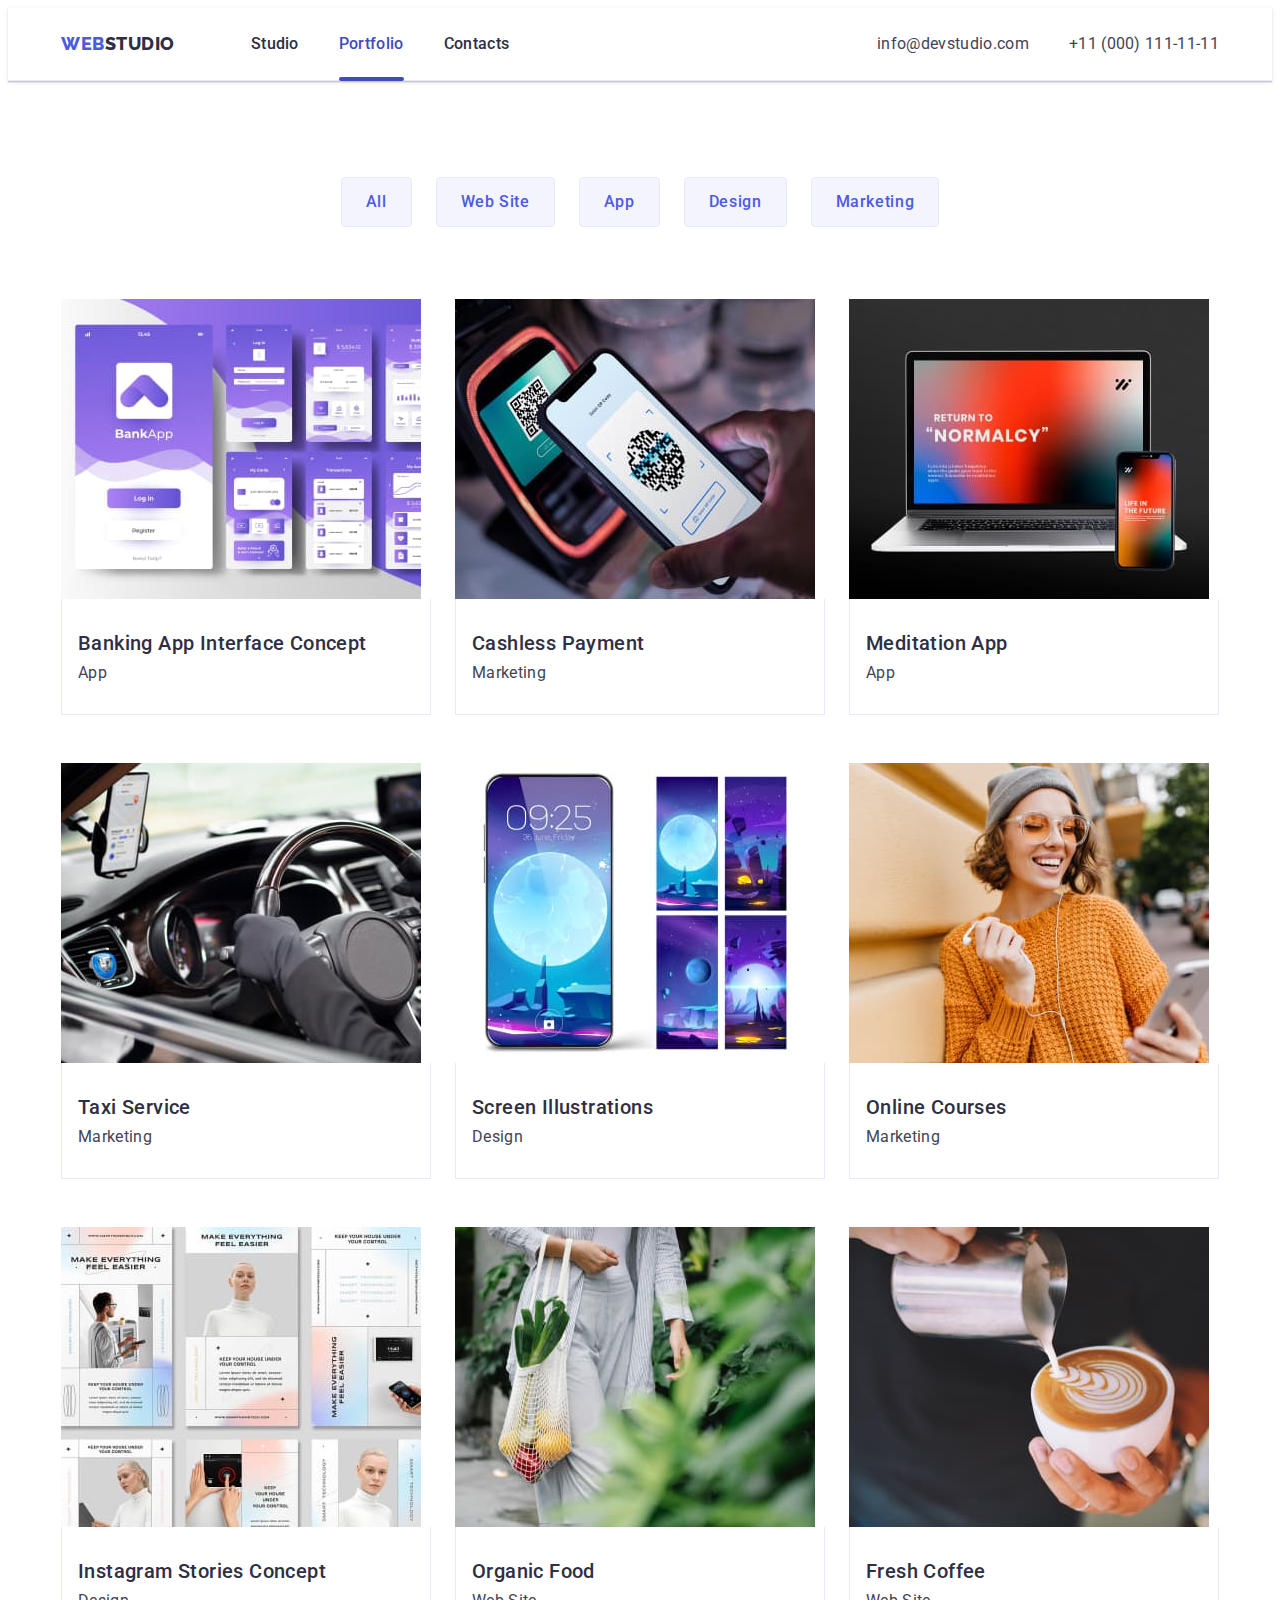
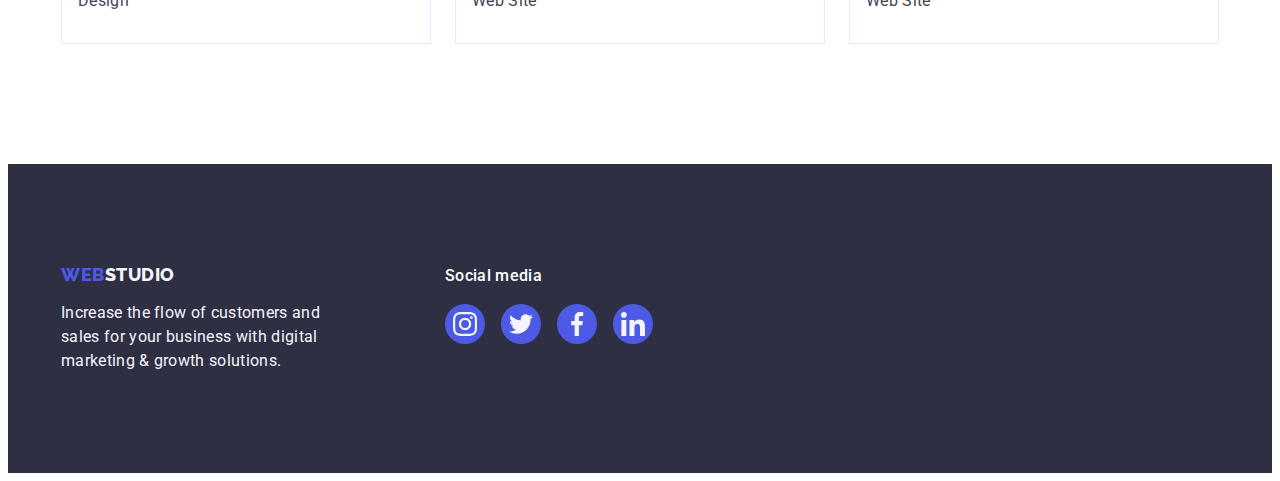
==== portfolio.html @ 5d8dff48 "first commit" ====
<!DOCTYPE html>
<html lang="en">
  <head>
    <meta charset="UTF-8" />
    <meta name="viewport" content="width=device-width, initial-scale=1.0" />
    <link rel="preconnect" href="https://fonts.googleapis.com" />
    <link rel="preconnect" href="https://fonts.gstatic.com" crossorigin />
    <link
      href="https://fonts.googleapis.com/css2?family=Raleway:wght@800&family=Roboto:wght@400;500;700&display=swap"
      rel="stylesheet"
    />
    <link
      rel="stylesheet"
      href="https://cdnjs.cloudflare.com/ajax/libs/modern-normalize/2.0.0/modern-normalize.min.css"
      integrity="sha512-4xo8blKMVCiXpTaLzQSLSw3KFOVPWhm/TRtuPVc4WG6kUgjH6J03IBuG7JZPkcWMxJ5huwaBpOpnwYElP/m6wg=="
      crossorigin="anonymous"
      referrerpolicy="no-referrer"
    />
    <link rel="stylesheet" href="./css/styles.css" />
    <title>Portfolio</title>
  </head>
  <body>
    <header class="header">
      <div class="nav-container container">
        <nav class="nav">
          <a class="logo link" href="./index.html"
            >Web<span class="logo-accent">Studio</span></a
          >
          <ul class="list">
            <li>
              <a class="link-nav link" href="./index.html">Studio</a>
            </li>
            <li>
              <a class="link-nav link current" href="./portfolio.html"
                >Portfolio</a
              >
            </li>
            <li>
              <a class="link-nav link" href="">Contacts</a>
            </li>
          </ul>
        </nav>
        <address class="contact">
          <ul class="list">
            <li>
              <a class="contacts link" href="mailto:info@devstudio.com"
                >info@devstudio.com</a
              >
            </li>
            <li>
              <a class="contacts link" href="tel:+110001111111"
                >+11 (000) 111-11-11</a
              >
            </li>
          </ul>
        </address>
      </div>
    </header>
    <main>
      <section class="portfolio">
        <div class="container">
          <h1 class="visually-hidden">Portfolio</h1>
          <ul class="btn-list list">
            <li>
              <button type="button" class="btn-secondary">All</button>
            </li>
            <li>
              <button type="button" class="btn-secondary">Web Site</button>
            </li>
            <li>
              <button type="button" class="btn-secondary">App</button>
            </li>
            <li>
              <button type="button" class="btn-secondary">Design</button>
            </li>
            <li>
              <button type="button" class="btn-secondary">Marketing</button>
            </li>
          </ul>
          <ul class="portfolio-list list">
            <li class="portfolio-card">
              <a class="link portfolio-link" href="">
                <div class="img-container">
                  <img
                    src="./images/portfolio/img-1.jpg"
                    alt="banking app slides"
                    width="360"
                    height="300"
                  />
                  <p class="overflow">
                    14 Stylish and User-Friendly App Design Concepts · Task
                    Manager App · Calorie Tracker App · Exotic Fruit Ecommerce
                    App · Cloud Storage App
                  </p>
                </div>
                <div class="portfolio-data">
                  <h2 class="card-title">Banking App Interface Concept</h2>
                  <p class="card-text">App</p>
                </div>
              </a>
            </li>
            <li class="portfolio-card">
              <a class="link portfolio-link" href="">
                <div class="img-container">
                  <img
                    src="./images/portfolio/img-2.jpg"
                    alt="cashless payment"
                    width="360"
                    height="300"
                  />
                  <p class="overflow">
                    14 Stylish and User-Friendly App Design Concepts · Task
                    Manager App · Calorie Tracker App · Exotic Fruit Ecommerce
                    App · Cloud Storage App
                  </p>
                </div>
                <div class="portfolio-data">
                  <h2 class="card-title">Cashless Payment</h2>
                  <p class="card-text">Marketing</p>
                </div>
              </a>
            </li>
            <li class="portfolio-card">
              <a class="link portfolio-link" href="">
                <div class="img-container">
                  <img
                    src="./images/portfolio/img-3.jpg"
                    alt="screen meditation app"
                    width="360"
                    height="300"
                  />
                  <p class="overflow">
                    14 Stylish and User-Friendly App Design Concepts · Task
                    Manager App · Calorie Tracker App · Exotic Fruit Ecommerce
                    App · Cloud Storage App
                  </p>
                </div>
                <div class="portfolio-data">
                  <h2 class="card-title">Meditation App</h2>
                  <p class="card-text">App</p>
                </div>
              </a>
            </li>
            <li class="portfolio-card">
              <a class="link portfolio-link" href="">
                <div class="img-container">
                  <img
                    src="./images/portfolio/img-4.jpg"
                    alt="taxi service"
                    width="360"
                    height="300"
                  />
                  <p class="overflow">
                    14 Stylish and User-Friendly App Design Concepts · Task
                    Manager App · Calorie Tracker App · Exotic Fruit Ecommerce
                    App · Cloud Storage App
                  </p>
                </div>
                <div class="portfolio-data">
                  <h2 class="card-title">Taxi Service</h2>
                  <p class="card-text">Marketing</p>
                </div>
              </a>
            </li>
            <li class="portfolio-card">
              <a class="link portfolio-link" href="">
                <div class="img-container">
                  <img
                    src="./images/portfolio/img-5.jpg"
                    alt="screen illustrations"
                    width="360"
                    height="300"
                  />
                  <p class="overflow">
                    14 Stylish and User-Friendly App Design Concepts · Task
                    Manager App · Calorie Tracker App · Exotic Fruit Ecommerce
                    App · Cloud Storage App
                  </p>
                </div>
                <div class="portfolio-data">
                  <h2 class="card-title">Screen Illustrations</h2>
                  <p class="card-text">Design</p>
                </div>
              </a>
            </li>
            <li class="portfolio-card">
              <a class="link portfolio-link" href="">
                <div class="img-container">
                  <img
                    src="./images/portfolio/img-6.jpg"
                    alt="a girl with mobile phone"
                    width="360"
                    height="300"
                  />
                  <p class="overflow">
                    14 Stylish and User-Friendly App Design Concepts · Task
                    Manager App · Calorie Tracker App · Exotic Fruit Ecommerce
                    App · Cloud Storage App
                  </p>
                </div>
                <div class="portfolio-data">
                  <h2 class="card-title">Online Courses</h2>
                  <p class="card-text">Marketing</p>
                </div>
              </a>
            </li>
            <li class="portfolio-card">
              <a class="link portfolio-link" href="">
                <div class="img-container">
                  <img
                    src="./images/portfolio/img-7.jpg"
                    alt="different slides"
                    width="360"
                    height="300"
                  />
                  <p class="overflow">
                    14 Stylish and User-Friendly App Design Concepts · Task
                    Manager App · Calorie Tracker App · Exotic Fruit Ecommerce
                    App · Cloud Storage App
                  </p>
                </div>
                <div class="portfolio-data">
                  <h2 class="card-title">Instagram Stories Concept</h2>
                  <p class="card-text">Design</p>
                </div>
              </a>
            </li>
            <li class="portfolio-card">
              <a class="link portfolio-link" href="">
                <div class="img-container">
                  <img
                    src="./images/portfolio/img-8.jpg"
                    alt="shopping food"
                    width="360"
                    height="300"
                  />
                  <p class="overflow">
                    14 Stylish and User-Friendly App Design Concepts · Task
                    Manager App · Calorie Tracker App · Exotic Fruit Ecommerce
                    App · Cloud Storage App
                  </p>
                </div>
                <div class="portfolio-data">
                  <h2 class="card-title">Organic Food</h2>
                  <p class="card-text">Web Site</p>
                </div>
              </a>
            </li>
            <li class="portfolio-card">
              <a class="link portfolio-link" href="">
                <div class="img-container">
                  <img
                    src="./images/portfolio/img-9.jpg"
                    alt="preparing coffee"
                    width="360"
                    height="300"
                  />
                  <p class="overflow">
                    14 Stylish and User-Friendly App Design Concepts · Task
                    Manager App · Calorie Tracker App · Exotic Fruit Ecommerce
                    App · Cloud Storage App
                  </p>
                </div>
                <div class="portfolio-data">
                  <h2 class="card-title">Fresh Coffee</h2>
                  <p class="card-text">Web Site</p>
                </div>
              </a>
            </li>
          </ul>
        </div>
      </section>
    </main>
    <footer class="foo">
      <div class="container foo-box">
        <div class="logo-box">
          <a class="logo link" href="./index.html"
            >Web<span class="accent">Studio</span></a
          >
          <p class="foo-text">
            Increase the flow of customers and sales for your business with
            digital marketing & growth solutions.
          </p>
        </div>
        <div>
          <p class="foo-media-text">Social media</p>
          <ul class="list foo-media-list">
            <li class="foo-media">
              <a class="media-link foo-link" href="">
                <svg class="foo-icon" width="24" height="24">
                  <use href="./images/icons.svg#icon-instagram"></use>
                </svg>
              </a>
            </li>
            <li class="foo-media">
              <a class="media-link foo-link" href="">
                <svg class="foo-icon" width="24" height="24">
                  <use href="./images/icons.svg#icon-twitter"></use>
                </svg>
              </a>
            </li>
            <li class="foo-media">
              <a class="media-link foo-link" href="">
                <svg class="foo-icon" width="24" height="24">
                  <use href="./images/icons.svg#icon-facebook"></use>
                </svg>
              </a>
            </li>
            <li class="foo-media">
              <a class="media-link foo-link" href="">
                <svg class="foo-icon" width="24" height="24">
                  <use href="./images/icons.svg#icon-linkedin"></use>
                </svg>
              </a>
            </li>
          </ul>
        </div>
      </div>
    </footer>
    <script src="./js/modal.js"></script>
  </body>
</html>
---- css/styles.css ----
:root {
  /* Colors */
  --active-states-color: #4d5ae5;
  --pressed-state-color: #404bbf;
  --dark-color: #2e2f42;
  --success-color: #31d0aa;
  --text-color: #434455;
  --subtle-text-color: #8e8f99;
  --subtle-background-color: #e7e9fc;
  --light-background-color: #f4f4fd;
  --modal-color: #2e2f42;
  --hero-background-color: #2e2f42;
  --white-background-color: #ffffff;
  --modal-background-color: #fcfcfc;
}

body {
  font-family: "Roboto", sans-serif;
  color: var(--text-color);
  background-color: var(--white-background-color);
}

h1,
h2,
h3,
h4,
h5,
h6,
p {
  margin: 0;
}

ul,
ol {
  margin: 0;
}

a {
  text-decoration: none;
  color: var(--text-color);
}

img {
  display: block;
}

.icon {
  fill: var(--light-background-color)
}

.logo-accent {
  color: var(--hero-background-color);
}

address {
  font-style: normal;
  margin-left: auto;
}

address a:hover,
address a:focus {
  color: var(--active-states-color);
}

header nav .logo {
  text-transform: uppercase;
  color: var(--active-states-color);
  font-family: Raleway, sans-serif;
  font-size: 18px;
  font-weight: 800;
  line-height: 1.17;
  letter-spacing: 0.03em;
  margin-right: 76px;
}

.header {
  border-bottom: 1px solid var(--subtle-background-color);
  box-shadow: 0px 2px 1px rgba(46, 47, 66, 0.08), 0px 1px 1px rgba(46, 47, 66, 0.16), 0px 1px 6px rgba(46, 47, 66, 0.08);
}

.nav-container {
  display: flex;
  align-items: center;
}

.container {
  width: 1158px;
  margin: 0 auto;
  padding: 0 15px;
}

.nav {
  display: flex;
  align-items: center;
}

.list {
  margin-right: o;
  margin-left: 0;
  padding-left: 0;
  list-style: none;
  display: flex;
  gap: 40px;
}

.link {
  text-decoration: none;
}

.link-nav {
  position: relative;
  display: block;
  color: var(--dark-color);
  font-weight: 500;
  line-height: 1.5;
  letter-spacing: 0.02em;
  padding: 24px 0;
  transition: color 250ms cubic-bezier(0.4, 0, 0.2, 1)
}

.link-nav:hover,
.link-nav:focus {
  color: var(--pressed-state-color);
}

.current {
color: var(--pressed-state-color);

}
.current::after {
  content: '';
  position: absolute;
  color: var(--pressed-state-color);
  left: 0; 
  bottom: -1px; 
  height: 4px; 
  width: 100%;
  background-color: var(--pressed-state-color);
  border-radius: 2px;
}

.contacts {
  line-height: 1.5;
  letter-spacing: 0.02em;
  display: flex;
  gap: 40px;
  transition: color 250ms cubic-bezier(0.4, 0, 0.2, 1); 
}

.contacts:hover,
.contacts:focus {
  color: var(--pressed-state-color);
}

.hero {
  max-width: 1440px; 
  background-color: var(--dark-color);
  background-image: linear-gradient(rgba(46, 47, 66, 0.7), 
  rgba(46, 47, 66, 0.7)), url(../images/hero/people-office.jpg);
  background-repeat: no-repeat;
  background-size: cover; 
  background-position: center;
  padding: 188px 0;
  margin: 0 auto;
}

.hero-title {
  font-size: 56px;
  line-height: 1.07;
  text-align: center;
  letter-spacing: 0.02em;
  color: var(--white-background-color);
  max-width: 496px;
  margin-right: auto;
  margin-left: auto;
  margin-bottom: 48px;
}

.btn {
  margin-right: auto;
  margin-left: auto;
  cursor: pointer;
  background-color: var(--active-states-color);
  font-family: "Roboto", sans-serif;
  font-weight: 500;
  font-size: 16px;
  letter-spacing: 0.04em;
  line-height: 1.5;
  color: var(--white-background-color);
  display: block;
  min-width: 169px;
  height: 56px;
  border: none;
  background-color: var(--active-states-color);
  border-radius: 4px;
  transition: background-color 250ms cubic-bezier(0.4, 0, 0.2, 1); 
}

.btn:hover,
.btn:focus {
  background-color: var(--pressed-state-color);
  color: var(--white-background-color);
}

.btn-secondary {
  font-family: "Roboto", sans-serif;
  font-weight: 500;
  font-size: 16px;
  line-height: 1.5;
  letter-spacing: 0.04em;
  color: var(--active-states-color);
  background-color: var(--light-background-color);
  cursor: pointer;
  padding: 12px 24px;
  border: 1px solid var(--subtle-background-color);
  border-radius: 4px;
  transition: color 250ms cubic-bezier(0.4, 0, 0.2, 1), background-color 250ms cubic-bezier(0.4, 0, 0.2, 1), border-color 250ms cubic-bezier(0.4, 0, 0.2, 1), box-shadow 250ms cubic-bezier(0.4, 0, 0.2, 1);

}
.btn-secondary:hover,
.btn-secondary:focus {
  background-color: var(--pressed-state-color);
  color: var(--white-background-color);
  border: 1px solid transparent;
  box-shadow: 0px 3px 1px rgba(0, 0, 0, 0.1), 0px 2px 1px rgba(0, 0, 0, 0.08), 0px 2px 2px rgba(0, 0, 0, 0.12); 
}

.features {
  padding: 120px 0;
}

.visually-hidden {
  position: absolute;
  width: 1px;
  height: 1px;
  margin: -1px;
  border: 0;
  padding: 0;
  white-space: nowrap;
  clip-path: inset(100%);
  clip: rect(0 0 0 0);
  overflow: hidden;
}

.icon-container {
  display: flex;
  align-items: center;
  justify-content: center; 
  height: 112px; 
  background-color: var(--light-background-color);
  border-radius: 4px;
  margin-bottom: 8px;  
}



.features-title {
  font-weight: 500;
  font-size: 20px;
  line-height: 1.2;
  letter-spacing: 0.02em;
  color: var(--dark-color);
  margin-bottom: 8px;
}

.features-text {
  line-height: 1.5;
  letter-spacing: 0.02em;
}

.features-list {
  gap: 24px;
}

.feature {
  width: calc((100% - 72px) / 4);
}

.about {
  padding-bottom: 120px;
}

.about-title {
  font-size: 36px;
  line-height: 1.11;
  text-align: center;
  letter-spacing: 0.02em;
  text-transform: capitalize;
  color: var(--dark-color);
  margin-bottom: 72px;
}

.about-list {
  gap: 24px;
}

.about-card {
  width: calc((100% - 48px) / 3);
}

.cards {
  background-color: var(--light-background-color);
  padding: 120px 0;
}

.team-title {
  font-size: 36px;
  line-height: 1.11;
  text-align: center;
  letter-spacing: 0.02em;
  text-transform: capitalize;
  color: var(--dark-color);
  margin-bottom: 72px;
}

.team-list {
  gap: 24px;
}

.card {
  background-color: var(--white-background-color);
  width: calc((100% - 72px) / 4);
  border-radius: 0px 0px 4px 4px;
  box-shadow: 0px 1px 6px rgba(46, 47, 66, 0.08), 0px 1px 1px rgba(46, 47, 66, 0.16), 0px 2px 1px rgba(46, 47, 66, 0.08); 
}

.card-data {
  padding: 32px 0;
}

.social-media-list {
  display: flex;
  justify-content: center; 
  gap: 24px; 
}

.social-media {
  width: 40px; 
  height: 40px;
  transition: background-color 250ms cubic-bezier(0.4, 0, 0.2, 1);

}

.media-link {
  width: 100%;
  height: 100%;
  background-color: var(--active-states-color);
  border-radius: 50%;
  display: flex; 
  align-items: center;
  justify-content: center; 
  transition: background-color 250ms cubic-bezier(0.4, 0, 0.2, 1); 
}

.media-link:hover,
.media-link:focus {
  background-color: var(--pressed-state-color);
}

.card-title {
  color: var(--dark-color);
  font-size: 20px;
  font-weight: 500;
  letter-spacing: 0.4px;
  line-height: 1.2;
  margin-bottom: 8px;
}

.card-text {
  line-height: 1.2;
  letter-spacing: 0.02em;
}

.team-name {
  text-align: center;
}

.team {
  line-height: 1.5;
  text-align: center;
  margin-bottom: 8px;
}

.customers {
  padding: 120px 0;
  margin: 0 auto;
}

.customers-title {
  font-size: 36px;
  line-height: 1.11;
  text-align: center;
  letter-spacing: 0.02em;
  text-transform: capitalize;
  color: var(--dark-color);
  margin-bottom: 72px;
}

.customers-list {
  gap: 24px; 
}

.customer {
  width: calc((100% - 120px) / 6); 
  height: 88px;
}

.customers-link {
  width: 100%;
  height: 100%;
  border: 1px solid var(--subtle-text-color);
  border-radius: 4px;
  display: flex; 
  align-items: center; 
  justify-content: center; 
  color: var(--subtle-text-color);
  transition: border-color 250ms cubic-bezier(0.4, 0, 0.2, 1), color 250ms cubic-bezier(0.4, 0, 0.2, 1); 
}

.customers-link:hover,
.customers-link:focus {
color: var(--pressed-state-color);
border-color: var(--pressed-state-color);
}

.customer-icon {
  fill: currentColor;
}

.foo {
  background-color: var(--dark-color);
  padding: 100px 0;
}

.foo-box {
  display: flex;
  flex-shrink: 0;
  align-items: baseline;
}

.logo-box {
  margin-right: 120px;
}

footer a {
  font-family: "Raleway", sans-serif;
  font-weight: 800;
  font-size: 18px;
  line-height: 1.17;
  letter-spacing: 0.03em;
  color: var(--active-states-color);
  text-transform: uppercase;
  display: inline-block;
  margin-bottom: 16px;
}

.foo-media-text {
  font-weight: 500;
  line-height: 1.5;
  letter-spacing: 0.02em;
  color: var(--white-background-color);
  margin-bottom: 16px; 
}

.foo-media-list {
  display: flex;
  gap: 16px; 

}

.foo-media {
  width: 40px;
  height: 40px;
  transition: background-color 250ms cubic-bezier(0.4, 0, 0.2, 1); 
}

.accent {
  color: var(--light-background-color);
}

.foo-text {
  line-height: 1.5;
  letter-spacing: 0.02em;
  color: var(--light-background-color);
  max-width: 264px;
}

.foo-icon {
  fill: var(--light-background-color);
}

.foo-link:hover,
.foo-link:focus {
background-color: var(--success-color);
}

.backdrop {
  position: fixed;
  top: 0;
  left: 0;
  width: 100%;
  height: 100%;
  background-color: rgba(46, 47, 66, 0.4);
  transition: opacity 250ms cubic-bezier(0.4, 0, 0.2, 1), visibility 250ms cubic-bezier(0.4, 0, 0.2, 1);
}

.is-hidden {
  opacity: 0;
  visibility: hidden; 
  pointer-events: none; 
}

.modal {
  position: absolute;
  top: 50%; 
  left: 50%;
  transform: translate(-50%, -50%) scale(1); 
  width: 408px; 
  min-height: 584px;
  background: var(--modal-background-color);
  box-shadow: 0px 1px 1px rgba(0, 0, 0, 0.14), 0px 1px 3px rgba(0, 0, 0, 0.12), 0px 2px 1px rgba(0, 0, 0, 0.2);
  border-radius: 4px; 
  transition: transform 250ms cubic-bezier(0.4, 0, 0.2, 1); 
}

.close-btn {
  position: absolute; 
  top: 24px; 
  right: 24px;
  width: 24px; 
  height: 24px;
  border-radius: 50%; 
  display: flex;
  align-items: center;
  justify-content: center;
  background-color: var(--subtle-background-color);
  border: 1px solid rgba(0, 0, 0, 0.1); 
  padding: 0; 
  cursor: pointer;
  transition: background-color 250ms cubic-bezier(0.4, 0, 0.2, 1), border 250ms cubic-bezier(0.4, 0, 0.2, 1);
}

.close-btn:hover,
.close-btn:focus {
  background-color: var(--pressed-state-color);
  border: none;
  fill: var(--white-background-color); 
}

.close-icon {
  transition: fill 250ms cubic-bezier(0.4, 0, 0.2, 1); 
}



.portfolio {
  padding-top: 96px;
  padding-bottom: 120px;
}

.btn-list {
  justify-content: center;
  gap: 24px;
  margin-bottom: 72px;
}

.portfolio-list {
  flex-wrap: wrap;
  column-gap: 24px;
  row-gap: 48px;
}

.portfolio-link {
  display: block;
  transition: box-shadow 250ms cubic-bezier(0.4, 0, 0.2, 1);
  transform: translateY(0%);
}
.portfolio-link:hover,
.portfolio-link:focus {
  box-shadow: 0px 1px 6px rgba(46, 47, 66, 0.08), 0px 1px 1px rgba(46, 47, 66, 0.16), 0px 2px 1px rgba(46, 47, 66, 0.08); 
  transform: translateY(0%);
}

.portfolio-link:hover .overflow,
.portfolio-link:focus .overflow {
  transform: translateY(0%);
}

.portfolio-card {
  width: calc((100% - 48px) / 3);
}

.img-container {
  position: relative;
  overflow: hidden;
}

.portfolio-data {
  padding: 32px 16px;
  border: 1px solid var(--subtle-background-color);
  border-top: none;
}

.overflow {
  position: absolute; 
  top: 0; 
  font-size: 16px; 
  line-height: 1.5; 
  letter-spacing: 0.02em;
  color: var(--light-background-color);
  padding: 40px 32px; 
  background-color: var(--active-states-color);
  height: 100%;
  width: 100%; 
  transform: translateY(100%);
  transform: 250ms cubic-bezier(0.4, 0, 0.2, 1); 
  transition: transform 250ms cubic-bezier(0.4, 0, 0.2, 1);
}
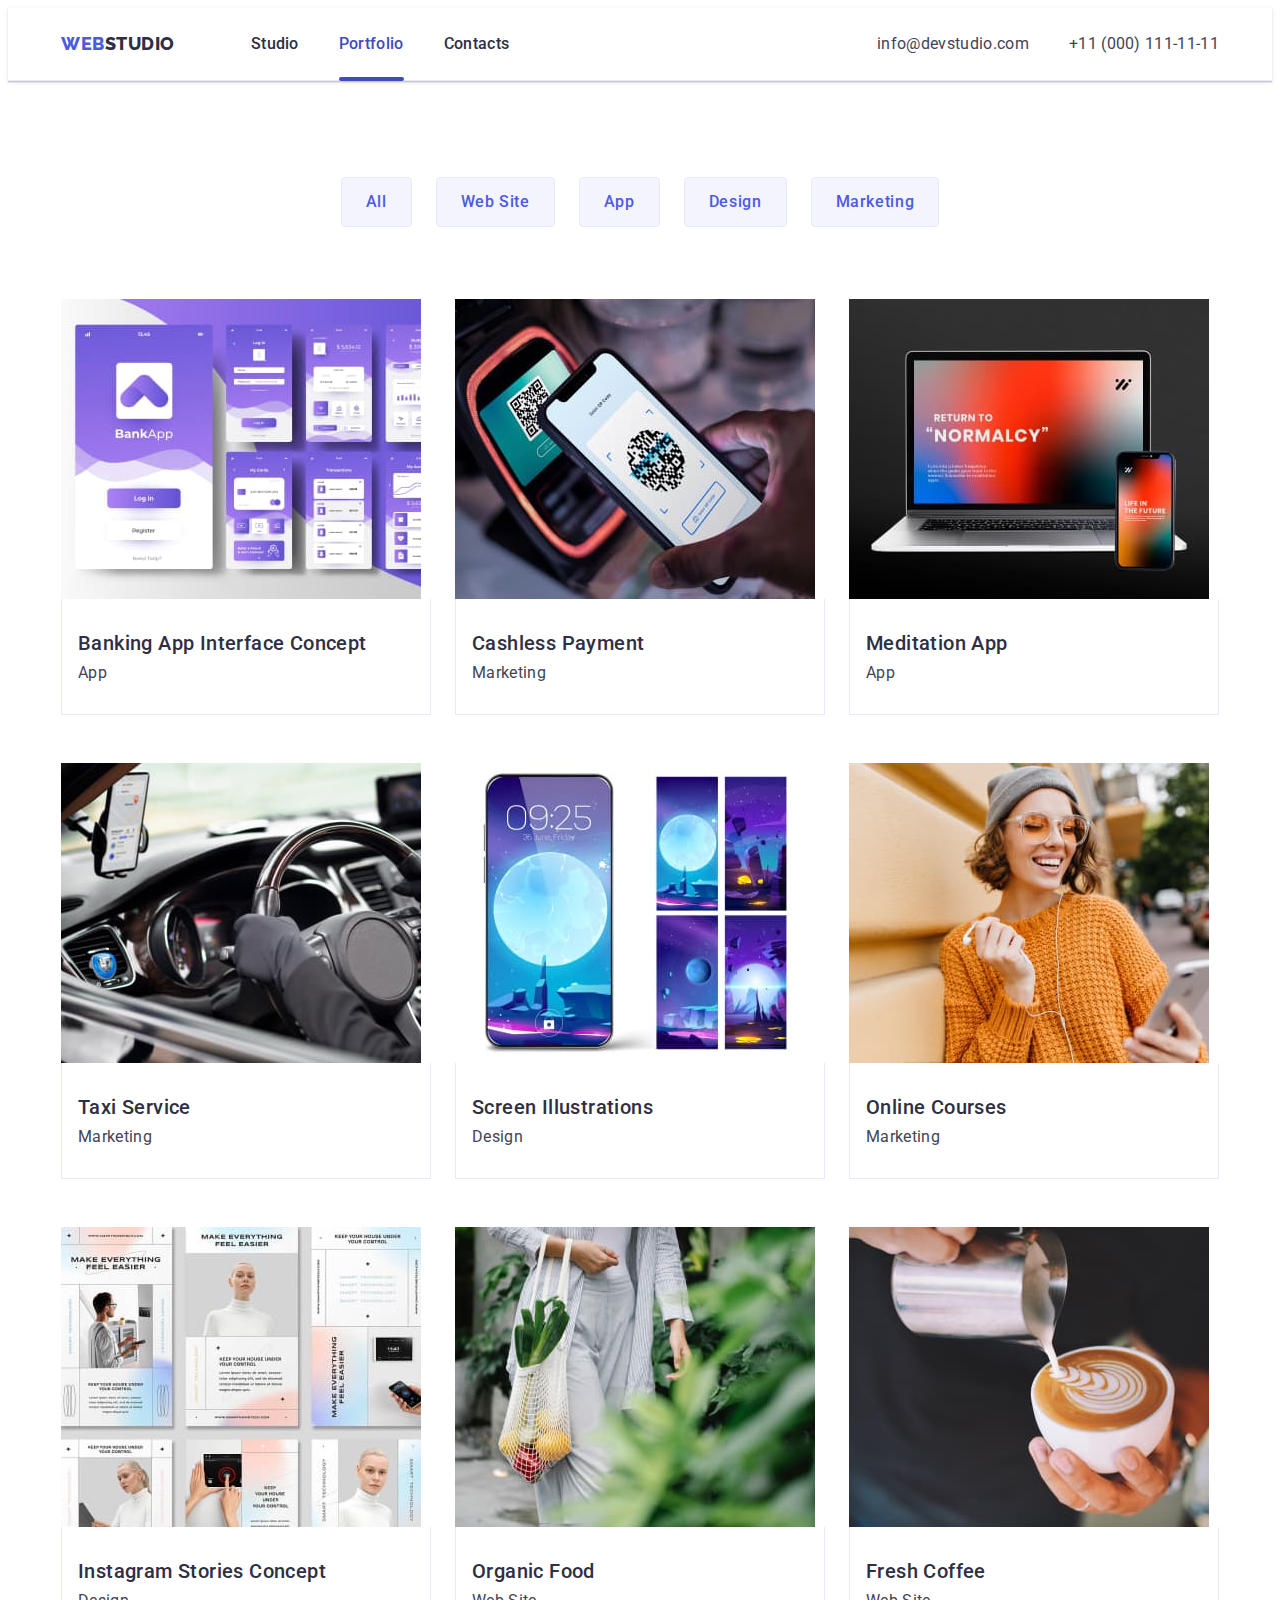
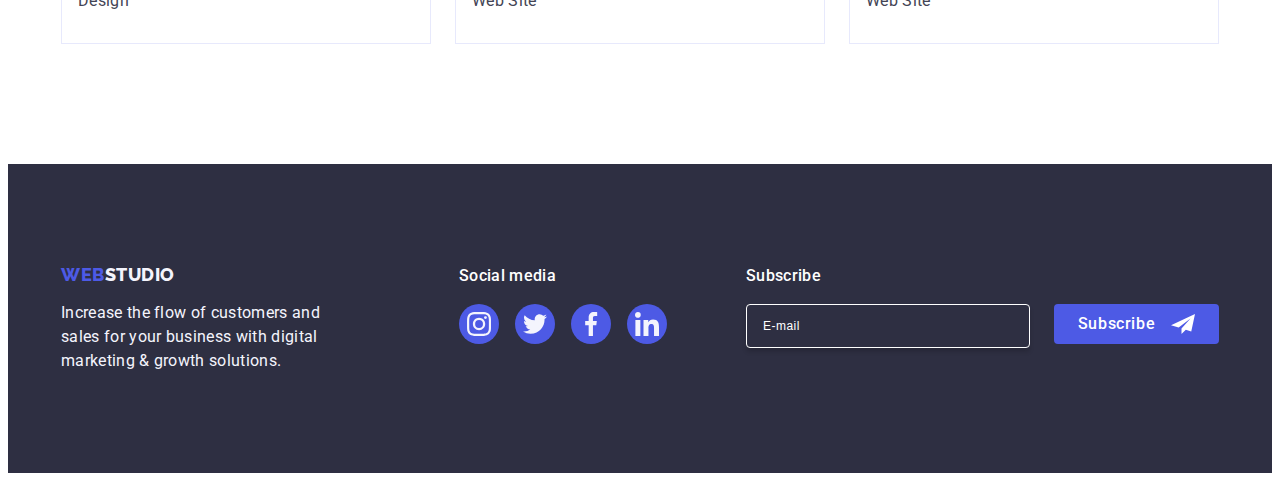
==== commit 76713912: "added form to footer" ====
--- a/portfolio.html
+++ b/portfolio.html
@@ -315,6 +315,25 @@
             </li>
           </ul>
         </div>
+        <div class="subscribe-container">
+          <p class="subscribe-title">Subscribe</p>
+          <form class="subscribe-form">
+            <label class="subscribe-label">
+              <input
+                type="email"
+                name="user-email"
+                class="user-email-input"
+                placeholder="E-mail"
+              />
+            </label>
+            <button type="submit" class="btn subscribe-btn">
+              Subscribe
+              <svg class="send" width="24" height="24">
+                <use href="./images/icons.svg#icon-send"></use>
+              </svg>
+            </button>
+          </form>
+        </div>
       </div>
     </footer>
     <script src="./js/modal.js"></script>
--- a/css/styles.css
+++ b/css/styles.css
@@ -436,6 +436,7 @@
   display: flex;
   flex-shrink: 0;
   align-items: baseline;
+  justify-content: space-between;
 }
 
 .logo-box {
@@ -492,6 +493,55 @@
 .foo-link:hover,
 .foo-link:focus {
 background-color: var(--success-color);
+}
+
+.subscribe-container {
+margin-left: 65px;
+}
+
+.subscribe-title {
+  margin-bottom: 16px; 
+  font-weight: 500; 
+  font-size: 16px;
+  line-height: 1.5; 
+  letter-spacing: 0.02em;
+  color: var(--white-background-color);
+}
+
+.subscribe-form {
+  display: flex;
+  gap: 24px;
+}
+
+.user-email-input {
+  width: 264px; 
+  height: 40px; 
+  border: 1px solid var(--white-background-color); 
+  background-color: transparent; 
+  font-size: 12px; 
+  line-height: 1.5; 
+  letter-spacing: 0.04em; 
+  padding-left: 16px; 
+  box-shadow: 0px 4px 4px 0px rgba(0, 0, 0, 0.15); 
+  border-radius: 4px; 
+  color: var(--white-background-color);
+}
+
+.user-email-input::placeholder {
+  color: var(--white-background-color);
+}
+
+.send {
+  margin-left: 16px; 
+  fill: var(--white-background-color);
+}
+
+.subscribe-btn {
+  display: flex;
+  justify-content: center; 
+  align-items: center;
+  min-width: 165px; 
+  height: 40px; 
 }
 
 .backdrop {
